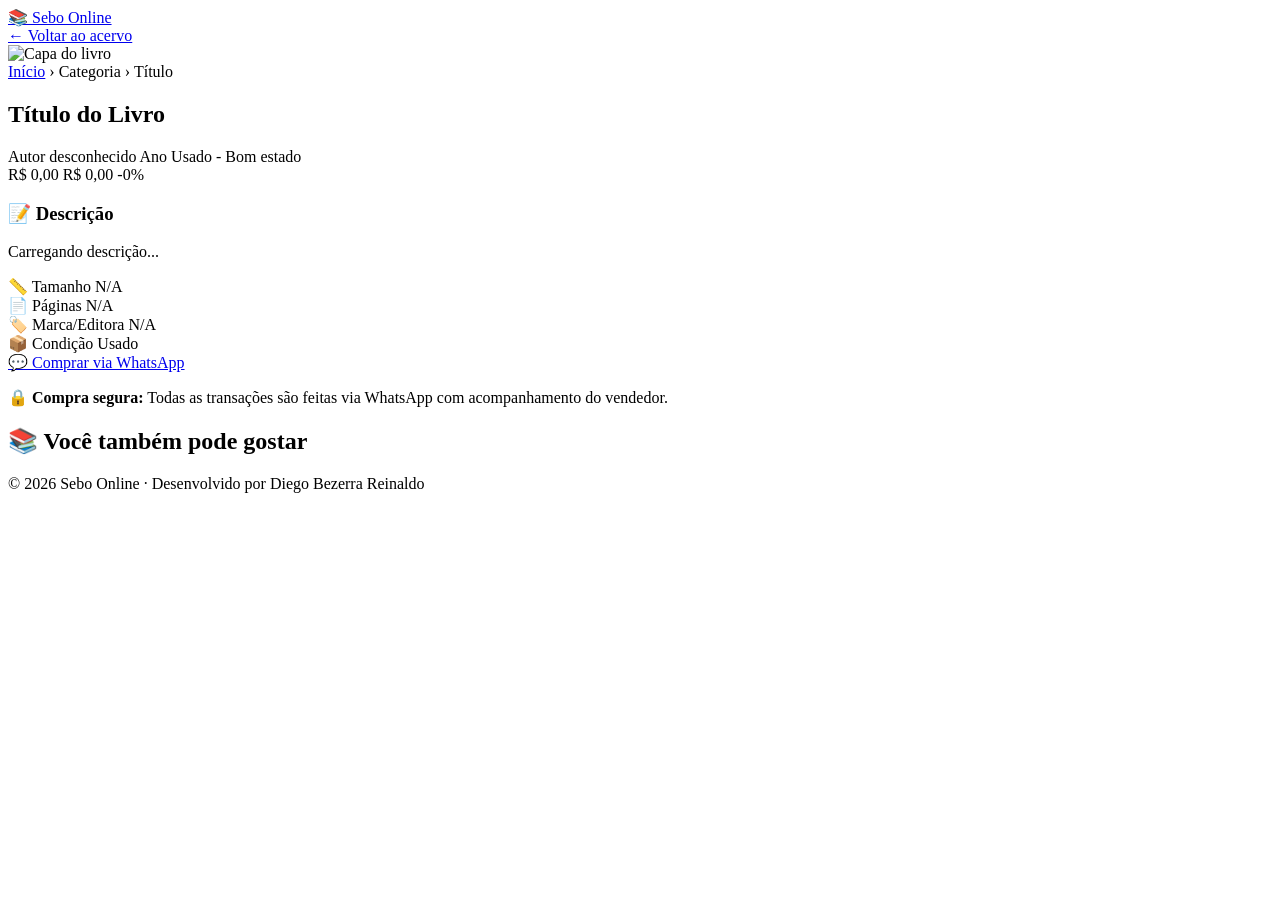
==== livro-detalhe.html @ b631ca98 "Add files via upload" ====
<!DOCTYPE html>
<html lang="pt-BR">
<head>
    <meta charset="UTF-8" />
    <meta name="viewport" content="width=device-width, initial-scale=1.0" />
    <title>📖 Detalhes do Livro - Sebo Online</title>
    <link rel="stylesheet" href="css/style.css" />
</head>
<body>
    <!-- HEADER -->
    <header class="header">
        <div class="container header-inner">
            <a href="index.html" class="logo">
                <span>📚</span> Sebo Online
            </a>
            <div class="header-actions">
                <a href="index.html" class="back-link">← Voltar ao acervo</a>
            </div>
        </div>
    </header>

    <!-- DETALHE DO LIVRO -->
    <section class="book-detail-section">
        <div class="container">
            <div class="book-detail-wrapper">
                <!-- Galeria de Imagens -->
                <div class="book-gallery">
                    <div class="main-image">
                        <img id="bookMainImage" src="https://via.placeholder.com/500x600/61005D/FFFFFF?text=Capa" alt="Capa do livro" />
                        <div class="book-badge" id="bookBadge"></div>
                    </div>
                    <div class="thumbnails" id="thumbnails">
                        <!-- Miniaturas serão inseridas via JS -->
                    </div>
                </div>

                <!-- Informações -->
                <div class="book-info">
                    <div class="book-breadcrumb">
                        <a href="index.html">Início</a>
                        <span>›</span>
                        <span id="bookCategory">Categoria</span>
                        <span>›</span>
                        <span id="bookTitleBreadcrumb">Título</span>
                    </div>

                    <h1 id="bookDetailTitle">Título do Livro</h1>

                    <div class="book-meta">
                        <span class="book-author" id="bookAuthor">Autor desconhecido</span>
                        <span class="book-year" id="bookYear">Ano</span>
                        <span class="book-condition" id="bookCondition">Usado - Bom estado</span>
                    </div>

                    <div class="book-price-wrapper">
                        <span class="book-price" id="bookPrice">R$ 0,00</span>
                        <span class="book-price-original" id="bookOriginalPrice">R$ 0,00</span>
                        <span class="book-discount" id="bookDiscount">-0%</span>
                    </div>

                    <div class="book-description">
                        <h3>📝 Descrição</h3>
                        <p id="bookDescription">Carregando descrição...</p>
                    </div>

                    <div class="book-specs">
                        <div class="spec-item">
                            <span class="spec-label">📏 Tamanho</span>
                            <span class="spec-value" id="bookSize">N/A</span>
                        </div>
                        <div class="spec-item">
                            <span class="spec-label">📄 Páginas</span>
                            <span class="spec-value" id="bookPages">N/A</span>
                        </div>
                        <div class="spec-item">
                            <span class="spec-label">🏷️ Marca/Editora</span>
                            <span class="spec-value" id="bookPublisher">N/A</span>
                        </div>
                        <div class="spec-item">
                            <span class="spec-label">📦 Condição</span>
                            <span class="spec-value" id="bookConditionDetail">Usado</span>
                        </div>
                    </div>

                    <!-- Botão WhatsApp -->
                    <a href="#" id="whatsappButton" class="btn-whatsapp" target="_blank">
                        <span>💬</span> Comprar via WhatsApp
                    </a>
                    
                    <div class="security-tips">
                        <p>🔒 <strong>Compra segura:</strong> Todas as transações são feitas via WhatsApp com acompanhamento do vendedor.</p>
                    </div>
                </div>
            </div>
        </div>
    </section>

    <!-- LIVROS RELACIONADOS -->
    <section class="related-books">
        <div class="container">
            <h2>📚 Você também pode gostar</h2>
            <div class="book-grid" id="relatedBooks">
                <!-- Livros relacionados serão inseridos via JS -->
            </div>
        </div>
    </section>

    <!-- FOOTER -->
    <footer class="footer">
        <div class="footer-bottom">
            <p>© 2026 Sebo Online · Desenvolvido por Diego Bezerra Reinaldo</p>
        </div>
    </footer>

    <script src="js/main.js"></script>
</body>
</html>
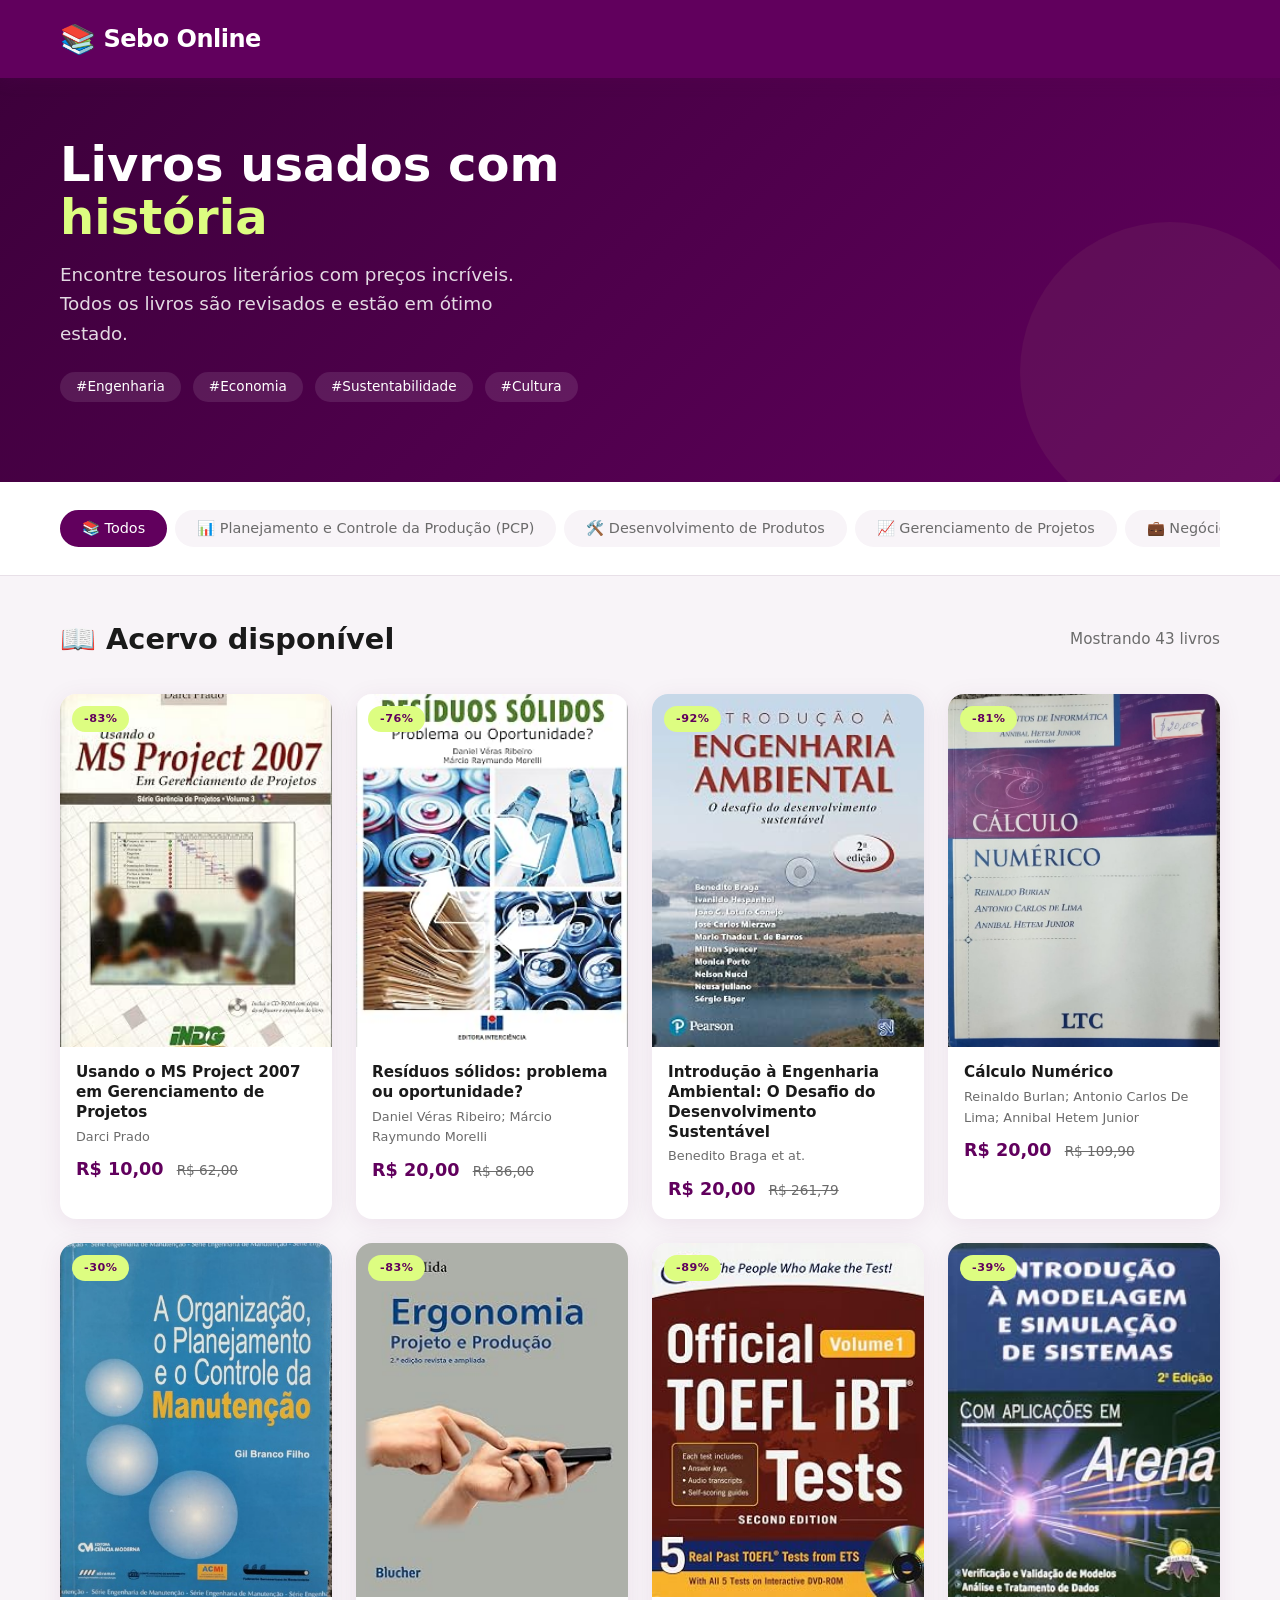
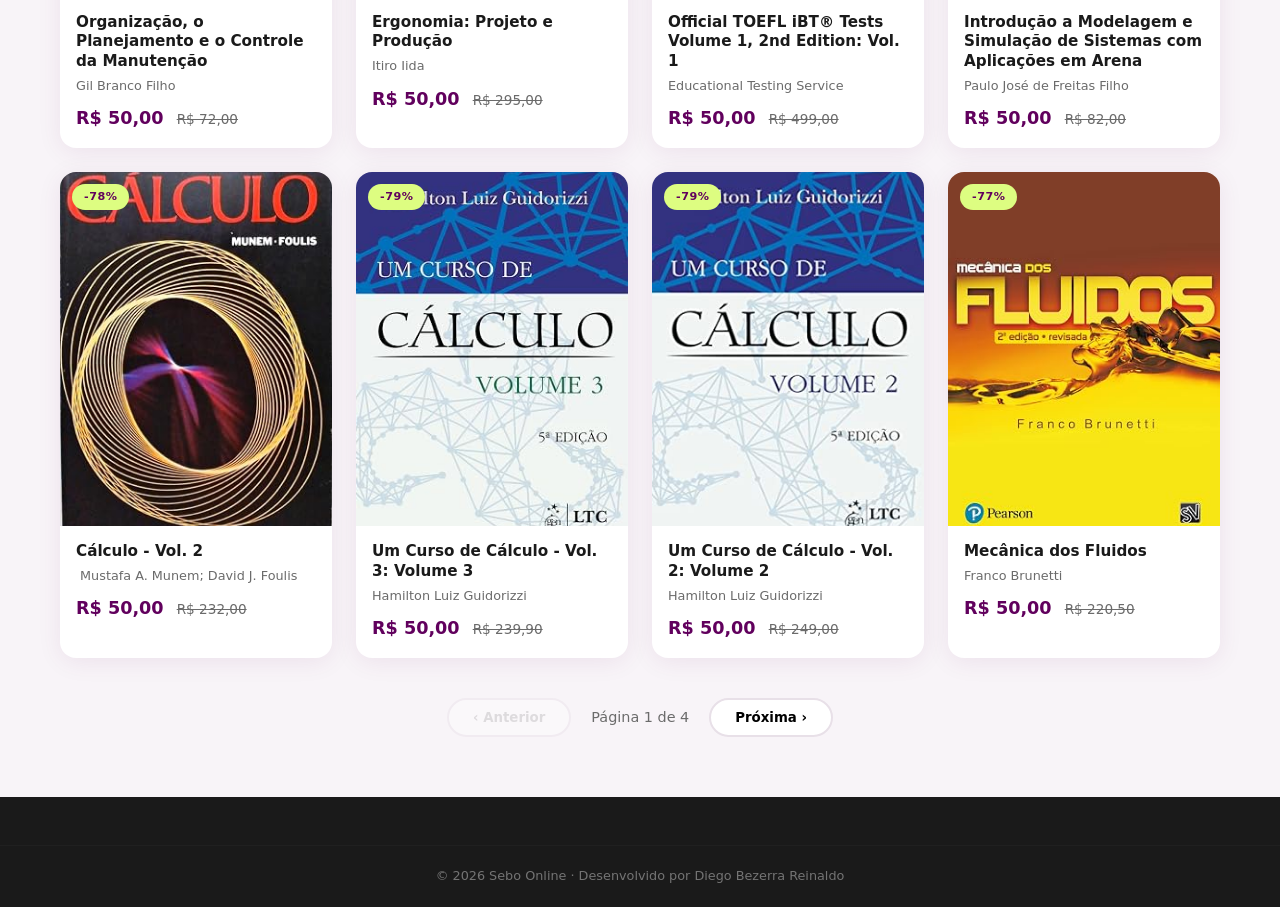
==== commit 38730852: "Update livro-detalhe.html" ====
--- a/livro-detalhe.html
+++ b/livro-detalhe.html
@@ -83,9 +83,14 @@
                     </div>
 
                     <!-- Botão WhatsApp -->
+                    <a class="btn-whatsapp"">
+                        <span>💬</span> Comprar pessoalmente com a prof Mayanne
+                    </a>
+                    <!--
                     <a href="#" id="whatsappButton" class="btn-whatsapp" target="_blank">
                         <span>💬</span> Comprar via WhatsApp
                     </a>
+                    -->
                     
                     <div class="security-tips">
                         <p>🔒 <strong>Compra segura:</strong> Todas as transações são feitas via WhatsApp com acompanhamento do vendedor.</p>
@@ -114,4 +119,4 @@
 
     <script src="js/main.js"></script>
 </body>
-</html>+</html>
--- a/css/style.css
+++ b/css/style.css
@@ -0,0 +1,844 @@
+/* ============================================
+   RESET & BASE
+============================================ */
+* {
+    margin: 0;
+    padding: 0;
+    box-sizing: border-box;
+}
+
+:root {
+    --primary: #61005D;
+    --primary-light: #7e237b;
+    --primary-dark: #3d003b;
+    --secondary: #DDFD81;
+    --bg: #f8f4f8;
+    --card-bg: #ffffff;
+    --text: #1a1a1a;
+    --text-light: #6b6b6b;
+    --border: #e8e0e8;
+    --shadow: 0 4px 24px rgba(97, 0, 93, 0.08);
+    --radius: 16px;
+    --radius-sm: 8px;
+    --transition: 0.3s ease;
+    --font: 'Segoe UI', system-ui, -apple-system, sans-serif;
+}
+
+html {
+    scroll-behavior: smooth;
+}
+
+body {
+    font-family: var(--font);
+    background: var(--bg);
+    color: var(--text);
+    line-height: 1.6;
+}
+
+img {
+    max-width: 100%;
+    height: auto;
+    display: block;
+}
+
+a {
+    text-decoration: none;
+    color: inherit;
+}
+
+button {
+    cursor: pointer;
+    font-family: inherit;
+    border: none;
+    background: none;
+}
+
+.container {
+    max-width: 1200px;
+    margin: 0 auto;
+    padding: 0 20px;
+}
+
+/* ============================================
+   HEADER
+============================================ */
+.header {
+    background: var(--primary);
+    color: #fff;
+    padding: 16px 0;
+    position: sticky;
+    top: 0;
+    z-index: 100;
+    box-shadow: 0 2px 16px rgba(97, 0, 93, 0.2);
+}
+
+.header-inner {
+    display: flex;
+    justify-content: space-between;
+    align-items: center;
+}
+
+.logo {
+    font-size: 1.5rem;
+    font-weight: 700;
+    display: flex;
+    align-items: center;
+    gap: 8px;
+    letter-spacing: -0.5px;
+}
+
+.logo span {
+    font-size: 1.8rem;
+}
+
+.header-badge {
+    background: rgba(255, 255, 255, 0.15);
+    padding: 6px 16px;
+    border-radius: 20px;
+    font-size: 0.85rem;
+    font-weight: 500;
+}
+
+.back-link {
+    color: #fff;
+    font-weight: 500;
+    display: flex;
+    align-items: center;
+    gap: 6px;
+    padding: 8px 16px;
+    border-radius: 20px;
+    background: rgba(255, 255, 255, 0.1);
+    transition: var(--transition);
+}
+
+.back-link:hover {
+    background: rgba(255, 255, 255, 0.2);
+}
+
+/* ============================================
+   HERO
+============================================ */
+.hero {
+    background: linear-gradient(135deg, var(--primary-dark), var(--primary));
+    color: #fff;
+    padding: 60px 0 80px;
+    position: relative;
+    overflow: hidden;
+}
+
+.hero::after {
+    content: '';
+    position: absolute;
+    bottom: -40px;
+    right: -40px;
+    width: 300px;
+    height: 300px;
+    background: var(--secondary);
+    border-radius: 50%;
+    opacity: 0.05;
+}
+
+.hero-content {
+    display: grid;
+    grid-template-columns: 1fr 1fr;
+    gap: 60px;
+    align-items: center;
+    position: relative;
+    z-index: 1;
+}
+
+.hero-text h1 {
+    font-size: 3rem;
+    font-weight: 800;
+    line-height: 1.1;
+    margin-bottom: 16px;
+}
+
+.hero-text .highlight {
+    color: var(--secondary);
+}
+
+.hero-text p {
+    font-size: 1.15rem;
+    opacity: 0.85;
+    max-width: 480px;
+    margin-bottom: 24px;
+}
+
+.hero-tags {
+    display: flex;
+    gap: 12px;
+    flex-wrap: wrap;
+}
+
+.hero-tags span {
+    background: rgba(255, 255, 255, 0.1);
+    padding: 4px 16px;
+    border-radius: 20px;
+    font-size: 0.85rem;
+}
+
+.hero-stats {
+    display: grid;
+    grid-template-columns: repeat(3, 1fr);
+    gap: 20px;
+    background: rgba(255, 255, 255, 0.05);
+    border-radius: var(--radius);
+    padding: 32px;
+    backdrop-filter: blur(8px);
+    border: 1px solid rgba(255, 255, 255, 0.08);
+}
+
+.stat-item {
+    text-align: center;
+}
+
+.stat-number {
+    display: block;
+    font-size: 2rem;
+    font-weight: 700;
+    color: var(--secondary);
+}
+
+.stat-label {
+    font-size: 0.85rem;
+    opacity: 0.7;
+}
+
+/* ============================================
+   CATEGORIES
+============================================ */
+.categories {
+    padding: 24px 0;
+    background: #fff;
+    border-bottom: 1px solid var(--border);
+}
+
+.categories-scroll {
+    display: flex;
+    gap: 8px;
+    overflow-x: auto;
+    padding: 4px 0;
+    scrollbar-width: thin;
+}
+
+.categories-scroll::-webkit-scrollbar {
+    height: 4px;
+}
+
+.categories-scroll::-webkit-scrollbar-thumb {
+    background: var(--primary);
+    border-radius: 4px;
+}
+
+.category-btn {
+    padding: 8px 20px;
+    border-radius: 20px;
+    font-size: 0.9rem;
+    font-weight: 500;
+    background: var(--bg);
+    color: var(--text-light);
+    border: 2px solid transparent;
+    transition: var(--transition);
+    white-space: nowrap;
+}
+
+.category-btn:hover {
+    background: var(--primary);
+    color: #fff;
+}
+
+.category-btn.active {
+    background: var(--primary);
+    color: #fff;
+    border-color: var(--primary);
+}
+
+/* ============================================
+   BOOK GRID
+============================================ */
+.book-grid-section {
+    padding: 40px 0 60px;
+}
+
+.section-header {
+    display: flex;
+    justify-content: space-between;
+    align-items: center;
+    margin-bottom: 32px;
+}
+
+.section-header h2 {
+    font-size: 1.8rem;
+}
+
+.results-count {
+    color: var(--text-light);
+    font-size: 0.95rem;
+}
+
+.book-grid {
+    display: grid;
+    grid-template-columns: repeat(auto-fill, minmax(220px, 1fr));
+    gap: 24px;
+}
+
+/* ============================================
+   BOOK CARD
+============================================ */
+.book-card {
+    background: var(--card-bg);
+    border-radius: var(--radius);
+    overflow: hidden;
+    box-shadow: var(--shadow);
+    transition: var(--transition);
+    cursor: pointer;
+    position: relative;
+}
+
+.book-card:hover {
+    transform: translateY(-6px);
+    box-shadow: 0 8px 32px rgba(97, 0, 93, 0.12);
+}
+
+.book-card-image {
+    position: relative;
+    padding-top: 130%;
+    background: var(--bg);
+    overflow: hidden;
+}
+
+.book-card-image img {
+    position: absolute;
+    top: 0;
+    left: 0;
+    width: 100%;
+    height: 100%;
+    object-fit: cover;
+    transition: var(--transition);
+}
+
+.book-card:hover .book-card-image img {
+    transform: scale(1.03);
+}
+
+.book-card-badge {
+    position: absolute;
+    top: 12px;
+    left: 12px;
+    padding: 4px 12px;
+    border-radius: 20px;
+    font-size: 0.7rem;
+    font-weight: 700;
+    text-transform: uppercase;
+    letter-spacing: 0.5px;
+    z-index: 2;
+}
+
+.badge-sold {
+    background: #e74c3c;
+    color: #fff;
+}
+
+.badge-discount {
+    background: var(--secondary);
+    color: var(--primary);
+}
+
+.badge-new {
+    background: #2ecc71;
+    color: #fff;
+}
+
+.book-card-content {
+    padding: 16px;
+}
+
+.book-card-title {
+    font-size: 0.95rem;
+    font-weight: 600;
+    margin-bottom: 4px;
+    display: -webkit-box;
+    -webkit-box-orient: vertical;
+    overflow: hidden;
+    line-height: 1.3;
+}
+
+.book-card-author {
+    font-size: 0.8rem;
+    color: var(--text-light);
+    margin-bottom: 8px;
+}
+
+.book-card-price {
+    font-size: 1.1rem;
+    font-weight: 700;
+    color: var(--primary);
+}
+
+.book-card-price-original {
+    font-size: 0.85rem;
+    color: var(--text-light);
+    text-decoration: line-through;
+    margin-left: 8px;
+}
+
+.book-card-sold {
+    display: inline-block;
+    background: #e74c3c;
+    color: #fff;
+    padding: 2px 12px;
+    border-radius: 12px;
+    font-size: 0.7rem;
+    font-weight: 700;
+    text-transform: uppercase;
+    margin-top: 4px;
+}
+
+/* ============================================
+   BOOK DETAIL
+============================================ */
+.book-detail-section {
+    padding: 40px 0 60px;
+}
+
+.book-detail-wrapper {
+    display: grid;
+    grid-template-columns: 1fr 1.2fr;
+    gap: 48px;
+}
+
+/* Galeria */
+.book-gallery {
+    position: sticky;
+    top: 100px;
+    align-self: start;
+}
+
+.main-image {
+    position: relative;
+    border-radius: var(--radius);
+    overflow: hidden;
+    background: var(--bg);
+    aspect-ratio: 3/4;
+}
+
+.main-image img {
+    width: 100%;
+    height: 100%;
+    object-fit: cover;
+}
+
+.book-badge {
+    position: absolute;
+    top: 16px;
+    left: 16px;
+    padding: 6px 18px;
+    border-radius: 20px;
+    font-size: 0.8rem;
+    font-weight: 700;
+    text-transform: uppercase;
+    letter-spacing: 0.5px;
+    z-index: 2;
+}
+
+.badge-sold-detail {
+    background: #e74c3c;
+    color: #fff;
+}
+
+.thumbnails {
+    display: flex;
+    gap: 12px;
+    margin-top: 16px;
+}
+
+.thumbnails img {
+    width: 72px;
+    height: 72px;
+    object-fit: cover;
+    border-radius: var(--radius-sm);
+    cursor: pointer;
+    border: 2px solid transparent;
+    transition: var(--transition);
+}
+
+.thumbnails img:hover {
+    border-color: var(--primary);
+}
+
+.thumbnails img.active {
+    border-color: var(--primary);
+}
+
+/* Informações do Livro */
+.book-info {
+    display: flex;
+    flex-direction: column;
+    gap: 20px;
+}
+
+.book-breadcrumb {
+    font-size: 0.85rem;
+    color: var(--text-light);
+}
+
+.book-breadcrumb span {
+    margin: 0 6px;
+}
+
+.book-breadcrumb a:hover {
+    color: var(--primary);
+}
+
+.book-info h1 {
+    font-size: 2rem;
+    font-weight: 700;
+    line-height: 1.2;
+}
+
+.book-meta {
+    display: flex;
+    flex-wrap: wrap;
+    gap: 16px;
+    font-size: 0.95rem;
+    color: var(--text-light);
+}
+
+.book-meta .book-author {
+    font-weight: 600;
+    color: var(--text);
+}
+
+.book-price-wrapper {
+    display: flex;
+    align-items: baseline;
+    gap: 12px;
+    flex-wrap: wrap;
+    padding: 16px 0;
+    border-top: 1px solid var(--border);
+    border-bottom: 1px solid var(--border);
+}
+
+.book-price {
+    font-size: 2rem;
+    font-weight: 700;
+    color: var(--primary);
+}
+
+.book-price-original {
+    font-size: 1.2rem;
+    color: var(--text-light);
+    text-decoration: line-through;
+}
+
+.book-discount {
+    background: var(--secondary);
+    color: var(--primary);
+    padding: 2px 12px;
+    border-radius: 12px;
+    font-size: 0.85rem;
+    font-weight: 700;
+}
+
+.book-description h3 {
+    font-size: 1rem;
+    margin-bottom: 8px;
+}
+
+.book-description p {
+    color: var(--text-light);
+    line-height: 1.8;
+}
+
+.book-specs {
+    display: grid;
+    grid-template-columns: 1fr 1fr;
+    gap: 12px;
+    background: var(--bg);
+    border-radius: var(--radius-sm);
+    padding: 16px;
+}
+
+.spec-item {
+    display: flex;
+    flex-direction: column;
+}
+
+.spec-label {
+    font-size: 0.75rem;
+    color: var(--text-light);
+    text-transform: uppercase;
+    letter-spacing: 0.5px;
+}
+
+.spec-value {
+    font-weight: 600;
+}
+
+/* Botão WhatsApp */
+.btn-whatsapp {
+    display: inline-flex;
+    align-items: center;
+    justify-content: center;
+    gap: 12px;
+    background: #25D366;
+    color: #fff;
+    padding: 16px 32px;
+    border-radius: var(--radius);
+    font-size: 1.1rem;
+    font-weight: 700;
+    transition: var(--transition);
+    width: 100%;
+    margin-top: 8px;
+}
+
+.btn-whatsapp:hover {
+    background: #1da851;
+    transform: scale(1.01);
+}
+
+.btn-whatsapp span {
+    font-size: 1.4rem;
+}
+
+/* Seller Info */
+.seller-info {
+    display: flex;
+    align-items: center;
+    gap: 16px;
+    padding: 16px;
+    background: var(--bg);
+    border-radius: var(--radius);
+}
+
+.seller-avatar {
+    width: 48px;
+    height: 48px;
+    border-radius: 50%;
+    background: var(--primary);
+    color: #fff;
+    display: flex;
+    align-items: center;
+    justify-content: center;
+    font-size: 1.4rem;
+}
+
+.seller-details {
+    display: flex;
+    flex-direction: column;
+    font-size: 0.9rem;
+}
+
+.seller-details strong {
+    font-size: 1rem;
+}
+
+.seller-details span {
+    color: var(--text-light);
+}
+
+.security-tips {
+    background: #fef9e7;
+    border-radius: var(--radius-sm);
+    padding: 12px 16px;
+    font-size: 0.9rem;
+    border-left: 4px solid #f1c40f;
+}
+
+/* ============================================
+   RELATED BOOKS
+============================================ */
+.related-books {
+    padding: 40px 0 60px;
+    background: #fff;
+}
+
+.related-books h2 {
+    margin-bottom: 24px;
+    font-size: 1.5rem;
+}
+
+/* ============================================
+   PAGINATION
+============================================ */
+.pagination {
+    display: flex;
+    justify-content: center;
+    align-items: center;
+    gap: 20px;
+    margin-top: 40px;
+}
+
+.page-btn {
+    padding: 10px 24px;
+    border-radius: 20px;
+    font-weight: 600;
+    background: #fff;
+    border: 2px solid var(--border);
+    transition: var(--transition);
+}
+
+.page-btn:hover:not(:disabled) {
+    border-color: var(--primary);
+    color: var(--primary);
+}
+
+.page-btn:disabled {
+    opacity: 0.4;
+    cursor: not-allowed;
+}
+
+.page-info {
+    font-size: 0.9rem;
+    color: var(--text-light);
+}
+
+/* ============================================
+   FOOTER
+============================================ */
+.footer {
+    background: #1a1a1a;
+    color: #ccc;
+    padding: 48px 0 0;
+}
+
+.footer-inner {
+    display: grid;
+    grid-template-columns: 1fr 1fr 1fr;
+    gap: 40px;
+    padding-bottom: 32px;
+    border-bottom: 1px solid rgba(255, 255, 255, 0.05);
+}
+
+.footer-links {
+    display: flex;
+    flex-direction: column;
+    gap: 8px;
+}
+
+.footer-links a,
+.footer-social a {
+    color: #ccc;
+    transition: var(--transition);
+    font-size: 0.9rem;
+}
+
+.footer-links a:hover,
+.footer-social a:hover {
+    color: #fff;
+}
+
+.footer-social {
+    display: flex;
+    flex-direction: column;
+    gap: 8px;
+}
+
+.footer-bottom {
+    text-align: center;
+    padding: 20px 0;
+    font-size: 0.8rem;
+    opacity: 0.5;
+    border-top: 1px solid rgba(255, 255, 255, 0.05);
+}
+
+/* ============================================
+   RESPONSIVE
+============================================ */
+@media (max-width: 1024px) {
+    .book-detail-wrapper {
+        grid-template-columns: 1fr;
+        gap: 32px;
+    }
+
+    .book-gallery {
+        position: static;
+    }
+
+    .hero-content {
+        grid-template-columns: 1fr;
+        gap: 40px;
+    }
+
+    .hero-text h1 {
+        font-size: 2.2rem;
+    }
+}
+
+@media (max-width: 768px) {
+    .header-inner {
+        flex-wrap: wrap;
+        gap: 12px;
+    }
+
+    .hero {
+        padding: 40px 0 60px;
+    }
+
+    .hero-text h1 {
+        font-size: 1.8rem;
+    }
+
+    .hero-stats {
+        grid-template-columns: repeat(3, 1fr);
+        padding: 20px;
+        gap: 12px;
+    }
+
+    .stat-number {
+        font-size: 1.4rem;
+    }
+
+    .book-grid {
+        grid-template-columns: repeat(2, 1fr);
+        gap: 16px;
+    }
+
+    .footer-inner {
+        grid-template-columns: 1fr;
+        gap: 24px;
+    }
+
+    .book-specs {
+        grid-template-columns: 1fr;
+    }
+
+    .book-info h1 {
+        font-size: 1.5rem;
+    }
+
+    .book-price {
+        font-size: 1.5rem;
+    }
+
+    .section-header {
+        flex-direction: column;
+        align-items: flex-start;
+        gap: 8px;
+    }
+}
+
+@media (max-width: 480px) {
+    .book-grid {
+        grid-template-columns: 1fr 1fr;
+        gap: 12px;
+    }
+
+    .book-card-content {
+        padding: 12px;
+    }
+
+    .book-card-title {
+        font-size: 0.85rem;
+    }
+
+    .categories-scroll {
+        gap: 4px;
+    }
+
+    .category-btn {
+        padding: 6px 14px;
+        font-size: 0.8rem;
+    }
+}
